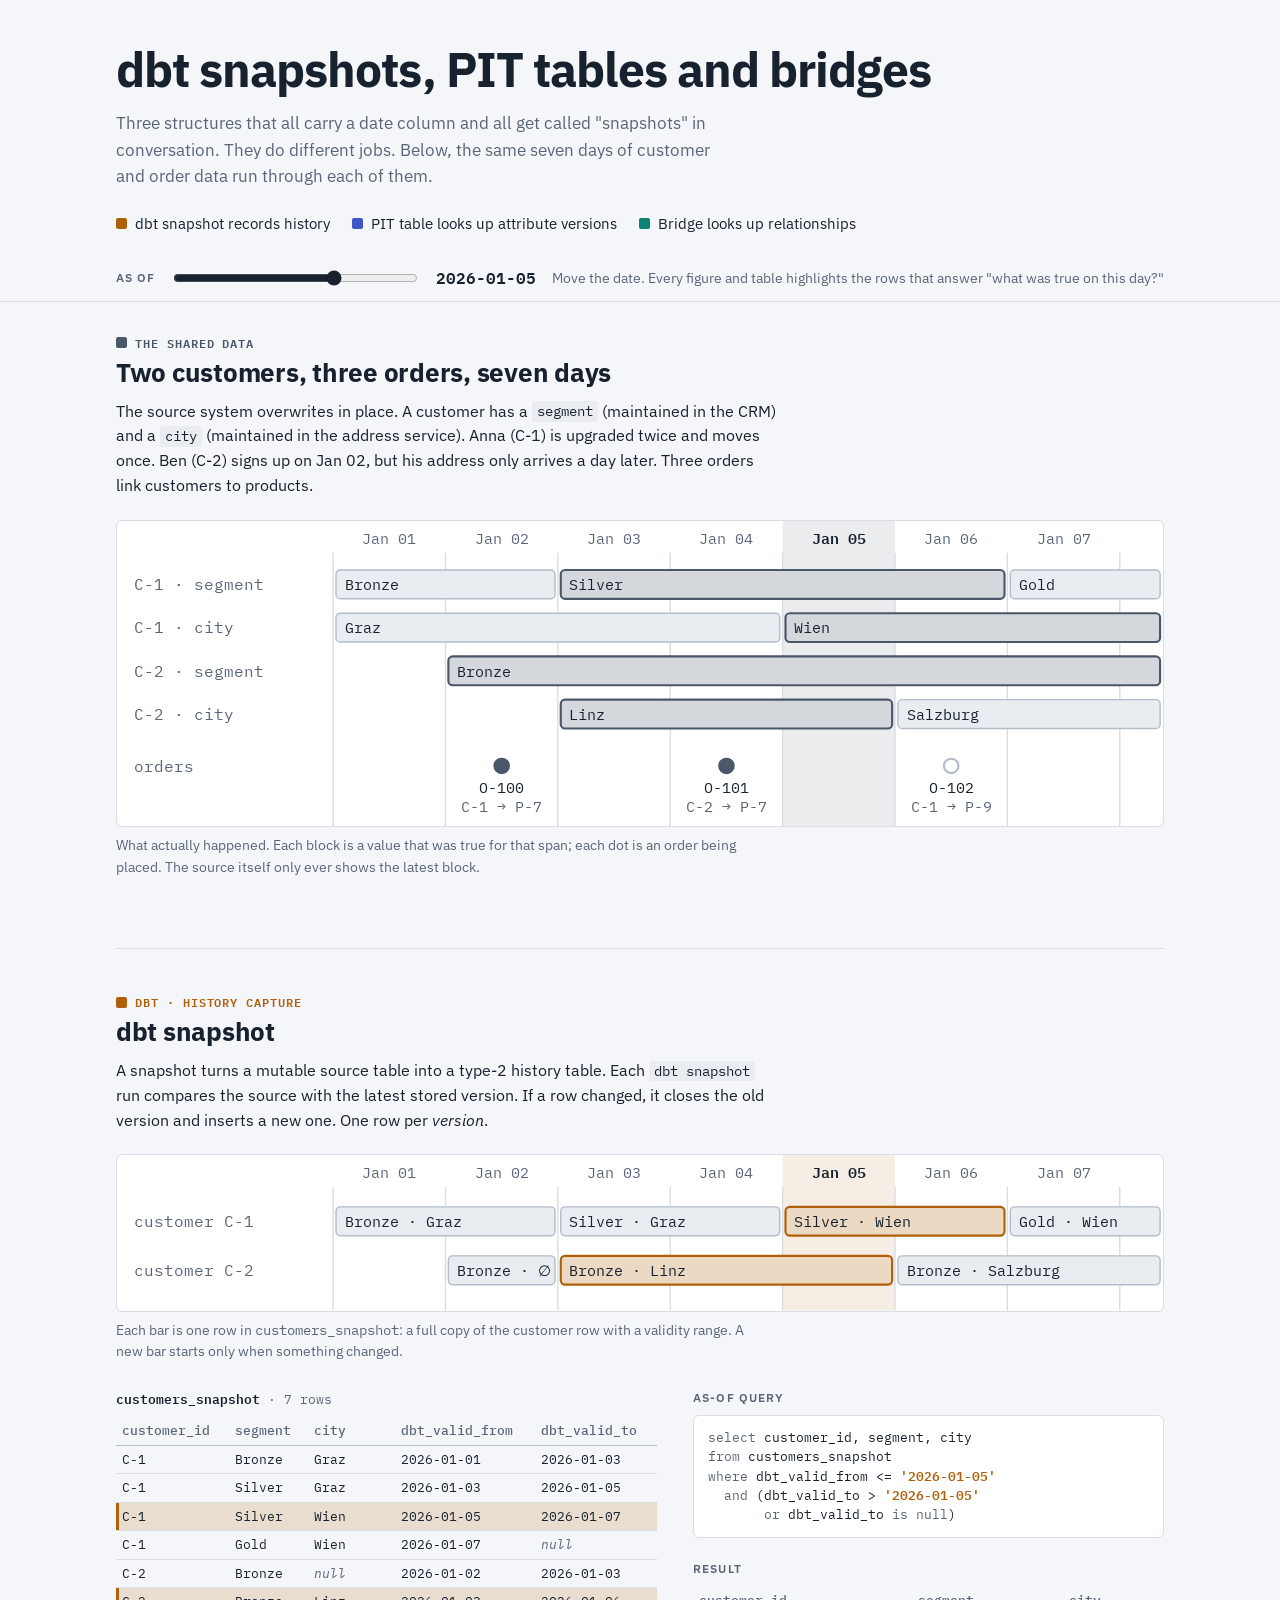
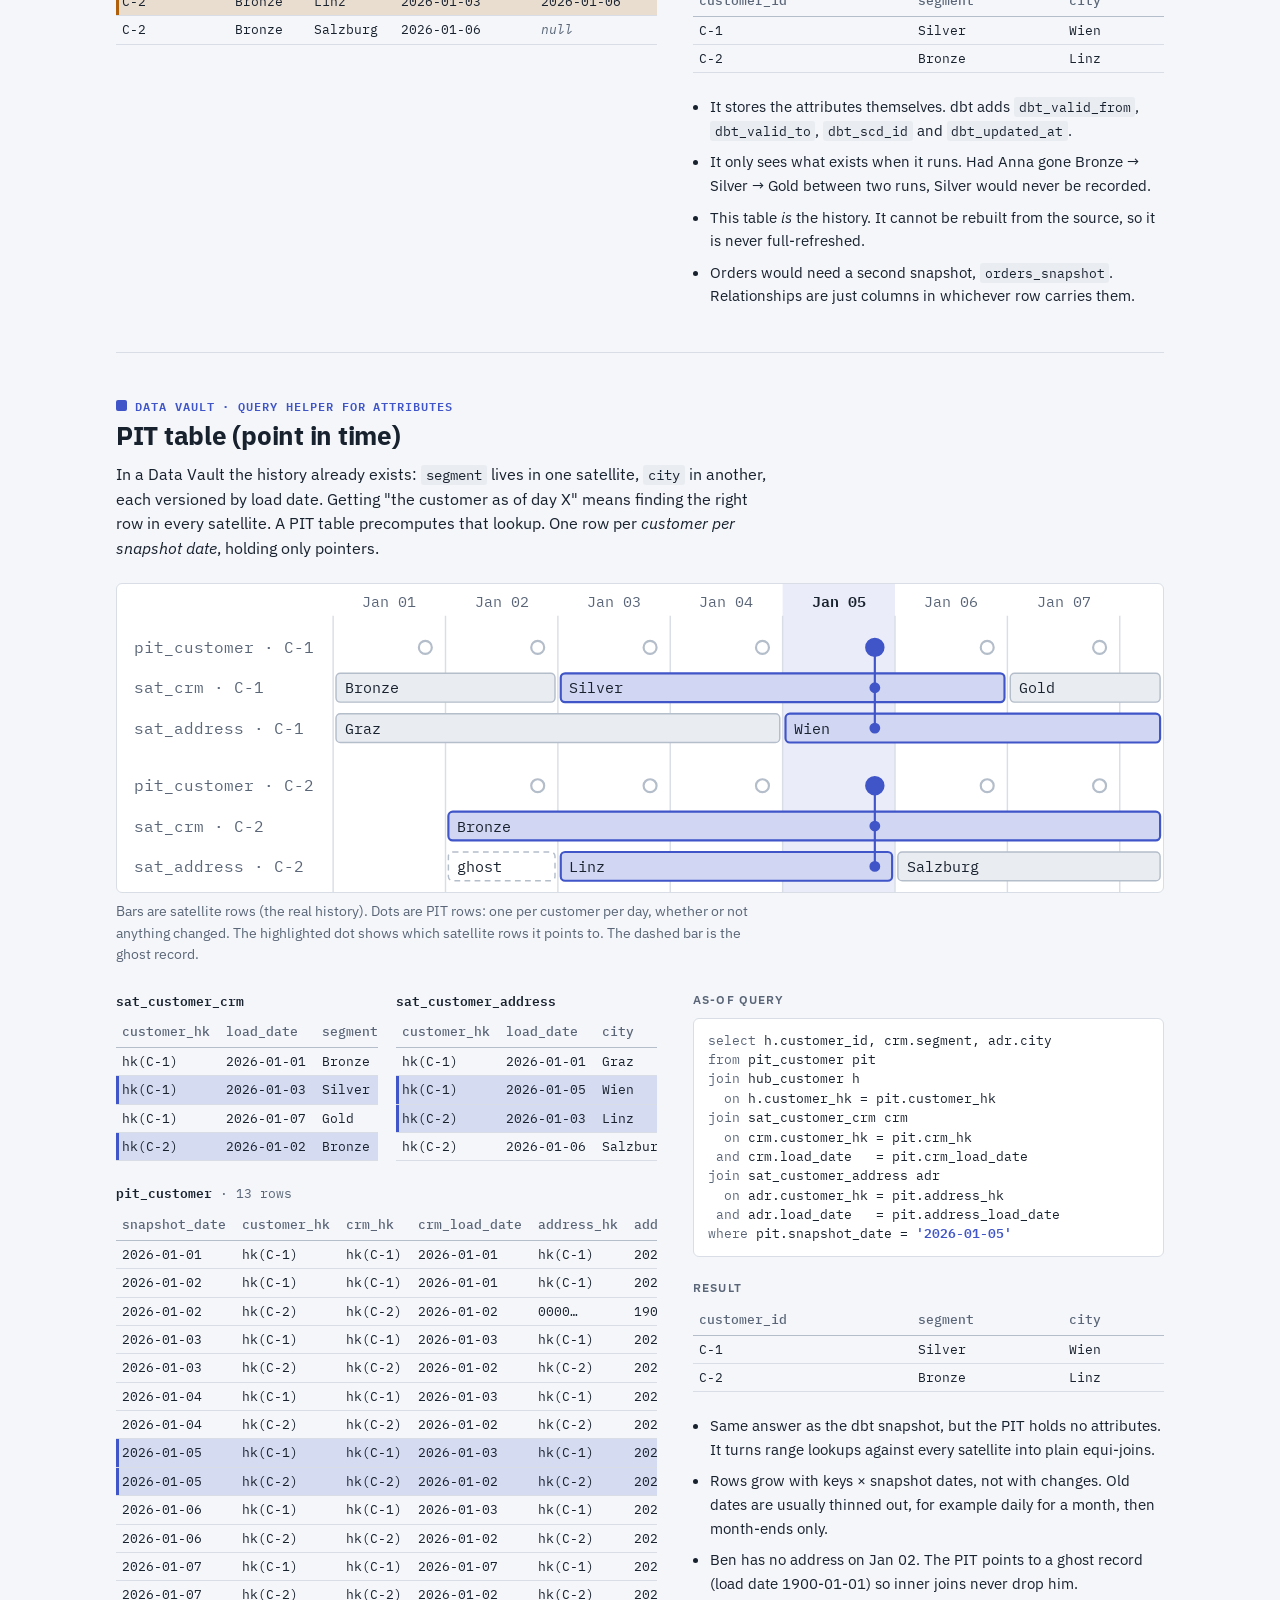
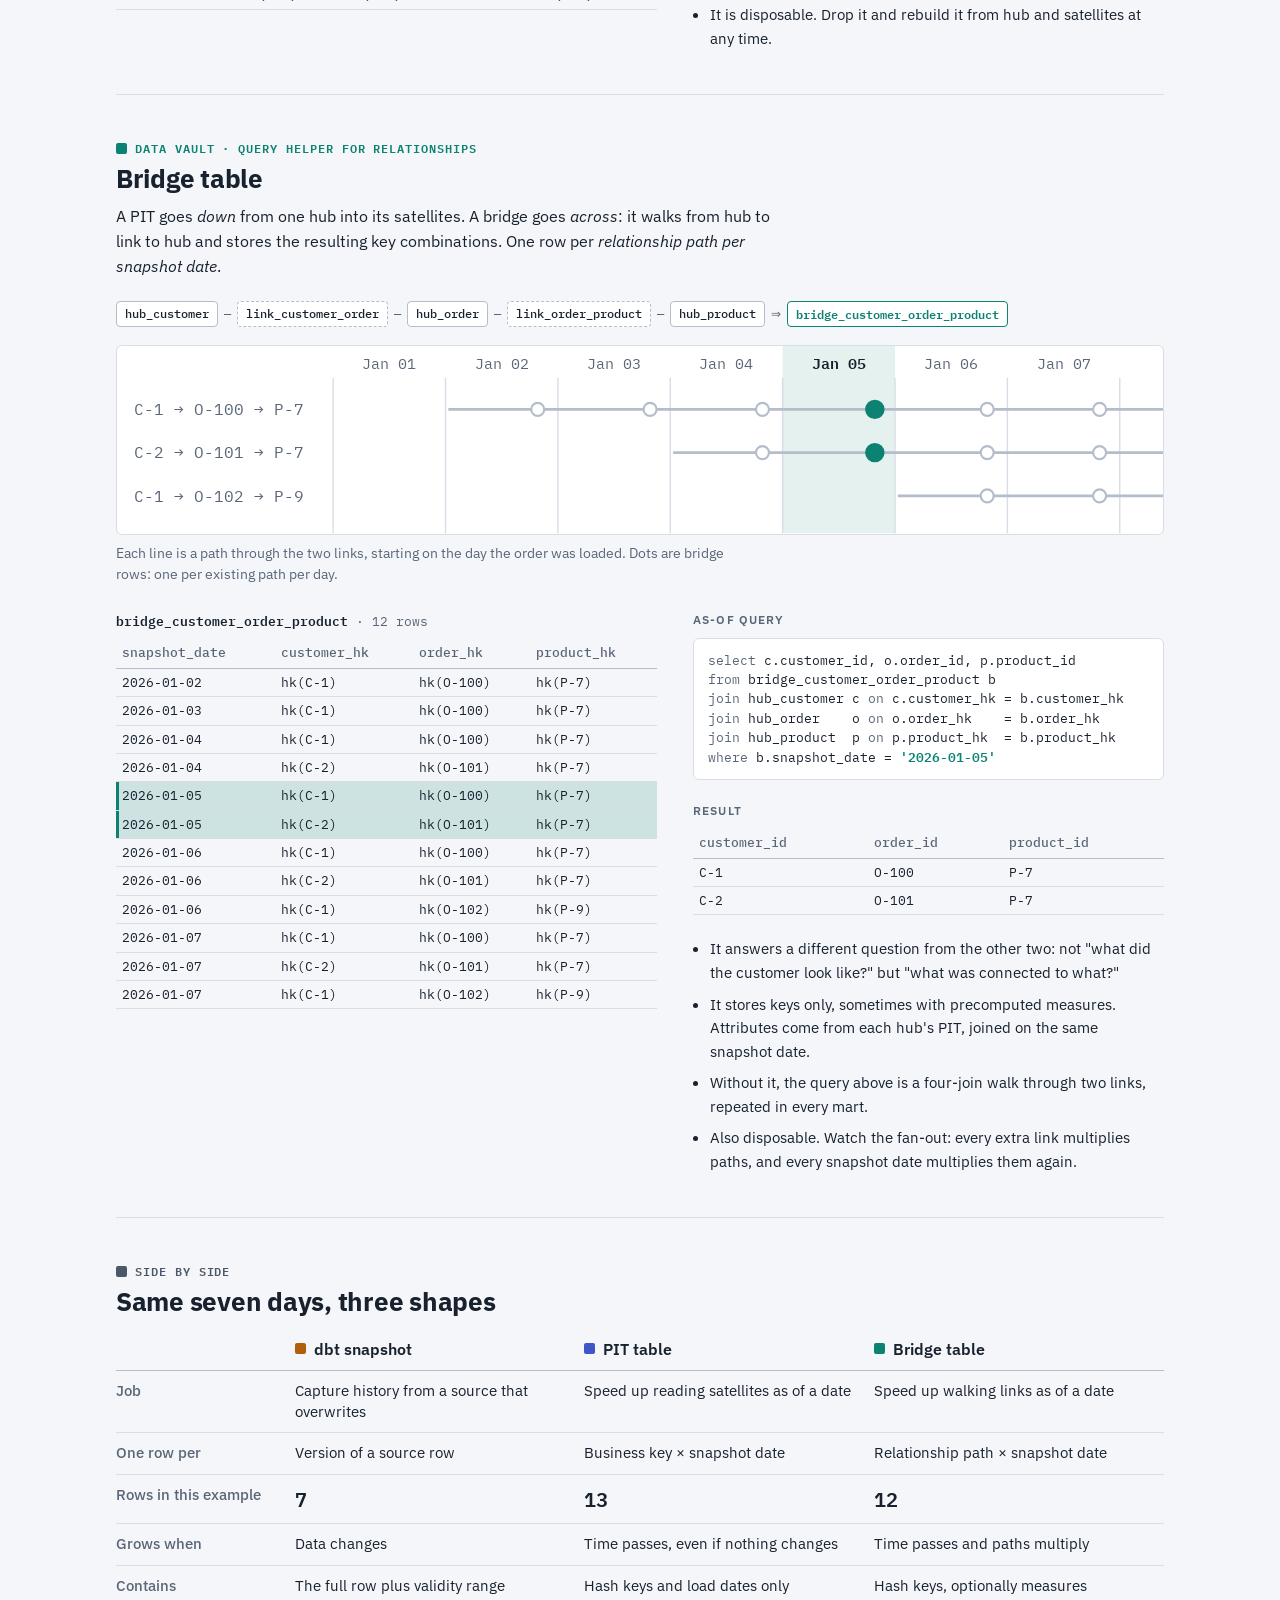
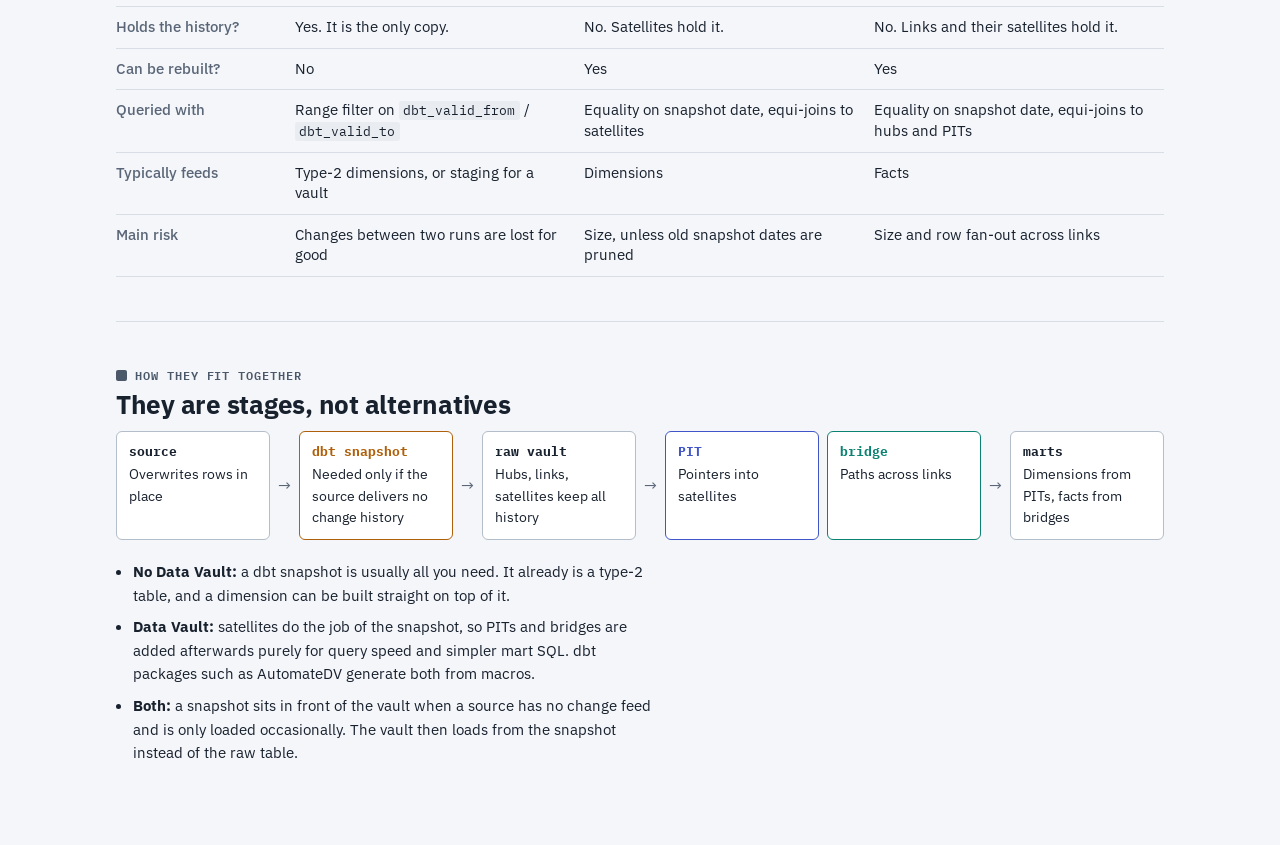
==== index.html @ 9833b722 "Add GitHub Pages site with snapshots, PITs and bridges explainer Static site with no build step: ind" ====
<!doctype html>
<html lang="en">
<head>
<meta charset="utf-8">
<meta name="viewport" content="width=device-width,initial-scale=1,viewport-fit=cover">
<title>Snapshots, PITs &amp; Bridges</title>
<meta name="description" content="dbt snapshots, PIT tables and bridge tables explained on the same seven days of data.">
<link rel="preconnect" href="https://fonts.googleapis.com">
<link rel="preconnect" href="https://fonts.gstatic.com" crossorigin>
<link rel="stylesheet" href="https://fonts.googleapis.com/css2?family=IBM+Plex+Mono:wght@400;500;600&amp;family=IBM+Plex+Sans:wght@400;500;600;700&amp;display=swap">
<style>
:root{color-scheme:light;box-sizing:border-box;padding-top:env(safe-area-inset-top,0px);padding-bottom:env(safe-area-inset-bottom,0px)}
html{scroll-padding-top:env(safe-area-inset-top,0px)}
body{margin:0;padding:0}
img{max-width:100%}
[hidden]:not([hidden=until-found i]){display:none!important}
/* Layout: one shared timeline axis repeated in every section; a sticky as-of scrubber drives all figures and tables. */
:root{
  --bg:#F4F6F9; --surface:#FFFFFF; --ink:#18212E; --muted:#5A6678; --line:#D9DEE6; --line-strong:#B4BDCA;
  --bar:#E9EDF2; --src:#4B5869;
  --snap:#B0600A; --pit:#3F55C8; --bridge:#0B8272;
  --sans:"IBM Plex Sans",system-ui,-apple-system,"Segoe UI",sans-serif;
  --mono:"IBM Plex Mono",ui-monospace,"SF Mono",Menlo,Consolas,monospace;
}
@media (prefers-color-scheme: dark){ :root:not([data-theme="light"]){
  --bg:#11151B; --surface:#1A2029; --ink:#E5E9EF; --muted:#98A3B4; --line:#2A323E; --line-strong:#465263;
  --bar:#232B36; --src:#A9B4C4;
  --snap:#E3A14C; --pit:#93A2FF; --bridge:#4FC9B6; color-scheme:dark } }
:root[data-theme="dark"]{
  --bg:#11151B; --surface:#1A2029; --ink:#E5E9EF; --muted:#98A3B4; --line:#2A323E; --line-strong:#465263;
  --bar:#232B36; --src:#A9B4C4;
  --snap:#E3A14C; --pit:#93A2FF; --bridge:#4FC9B6; color-scheme:dark }

*{box-sizing:border-box}
body{background:var(--bg);color:var(--ink);font-family:var(--sans);font-size:16px;line-height:1.55}
body::before{content:"";position:fixed;inset:0 0 auto;height:env(safe-area-inset-top,0px);z-index:10;background:var(--bg)}
.wrap{max-width:1080px;margin:0 auto;padding-left:max(16px,env(safe-area-inset-left,0px));padding-right:max(16px,env(safe-area-inset-right,0px))}
code,pre,.mono{font-family:var(--mono)}
p code,li code,td code{font-size:.88em;background:var(--bar);padding:.08em .35em;border-radius:3px}

.top{padding-block:44px 20px}
h1{font-size:clamp(2rem,5vw,3rem);line-height:1.08;letter-spacing:-.02em;margin:0 0 14px;font-weight:700;text-wrap:balance}
.lede{max-width:62ch;font-size:1.08rem;color:var(--muted);margin:0}
.trio{display:flex;flex-wrap:wrap;gap:10px 22px;margin-top:22px;font-size:.95rem}
.trio span{display:inline-flex;align-items:center;gap:8px}
.sw{width:11px;height:11px;border-radius:2px;background:var(--c);flex:none}

.scrub{position:sticky;top:env(safe-area-inset-top,0px);z-index:9;background:var(--bg);border-bottom:1px solid var(--line)}
.scrub .wrap{display:flex;flex-wrap:wrap;align-items:center;gap:8px 16px;padding-block:10px}
.scrub label{font-size:.72rem;letter-spacing:.09em;text-transform:uppercase;color:var(--muted);font-weight:600}
.scrub input{flex:1 1 180px;max-width:340px;accent-color:var(--ink)}
.scrub output{font-family:var(--mono);font-weight:600;font-size:1rem;font-variant-numeric:tabular-nums}
.scrub small{color:var(--muted);font-size:.85rem}
input:focus-visible{outline:2px solid var(--pit);outline-offset:3px}

section{padding-block:44px 8px;border-top:1px solid var(--line);margin-top:36px}
section.first{border-top:0;margin-top:0;padding-top:32px}
.eyebrow{font-family:var(--mono);font-size:.74rem;letter-spacing:.08em;text-transform:uppercase;color:var(--c);font-weight:600;display:flex;align-items:center;gap:8px;margin:0 0 6px}
h2{font-size:1.6rem;line-height:1.2;margin:0 0 10px;letter-spacing:-.01em;text-wrap:balance}
.intro{max-width:66ch;margin:0 0 22px}
h3{font-size:.74rem;letter-spacing:.09em;text-transform:uppercase;color:var(--muted);margin:0 0 8px;font-weight:600}

figure{margin:0 0 26px}
.scroll{overflow-x:auto;background:var(--surface);border:1px solid var(--line);border-radius:6px}
.scroll svg{display:block;width:100%;min-width:700px;height:auto}
figcaption{font-size:.86rem;color:var(--muted);margin-top:8px;max-width:80ch}
svg text{font-family:var(--mono)}
.t-day{font-size:10.5px;fill:var(--muted)} .t-day.on{fill:var(--ink);font-weight:600}
.t-lane{font-size:11px;fill:var(--muted)}
.t-val{font-size:10.5px;fill:var(--ink)}
.grid{stroke:var(--line);stroke-width:1}
.band{fill:var(--c);opacity:.11}
.bar{fill:var(--bar);stroke:var(--line-strong);stroke-width:1}
.bar.on{fill:color-mix(in srgb,var(--c) 24%,var(--surface));stroke:var(--c);stroke-width:1.5}
.bar.ghost{fill:none;stroke-dasharray:4 3}
.dot{fill:var(--surface);stroke:var(--line-strong);stroke-width:1.5}
.dot.on{fill:var(--c);stroke:var(--c)}
.conn{stroke:var(--c);stroke-width:1.5;fill:none}
.life{stroke:var(--line-strong);stroke-width:2}

.cols{display:grid;grid-template-columns:minmax(0,1.15fr) minmax(0,1fr);gap:28px 36px;align-items:start}
.cols>div{min-width:0;display:flex;flex-direction:column;gap:22px}
.pair{display:grid;grid-template-columns:repeat(auto-fit,minmax(210px,1fr));gap:18px}
.pair>div{min-width:0}
@media (max-width:820px){.cols{grid-template-columns:minmax(0,1fr)}}

.tw{overflow-x:auto}
table{border-collapse:collapse;width:100%;font-family:var(--mono);font-size:12.5px;font-variant-numeric:tabular-nums}
caption{text-align:left;font-weight:600;font-size:13px;padding:0 0 6px;color:var(--ink);white-space:nowrap}
caption span{font-weight:400;color:var(--muted)}
th{text-align:left;font-weight:500;color:var(--muted);border-bottom:1px solid var(--line-strong);padding:5px 10px 5px 6px;white-space:nowrap}
td{padding:4px 10px 4px 6px;border-bottom:1px solid var(--line);white-space:nowrap}
tr.on td{background:color-mix(in srgb,var(--c) 17%,transparent)}
tr.on td:first-child{box-shadow:inset 3px 0 0 var(--c)}
.nul{color:var(--muted);font-style:italic}

pre{margin:0;background:var(--surface);border:1px solid var(--line);border-radius:6px;padding:12px 14px;font-size:12.5px;line-height:1.55;overflow-x:auto}
pre .d{color:var(--c);font-weight:600}
pre .k{color:var(--muted)}
ul.notes{margin:0;padding-left:1.1em;display:flex;flex-direction:column;gap:8px;font-size:.95rem;max-width:60ch}
.empty{font-family:var(--mono);font-size:12.5px;color:var(--muted);margin:0}

.chain{display:flex;flex-wrap:wrap;align-items:center;gap:6px;font-family:var(--mono);font-size:12px}
.chain b{font-weight:500;border:1px solid var(--line-strong);border-radius:4px;padding:3px 8px;background:var(--surface)}
.chain b.lnk{border-style:dashed}
.chain b.hl{border-color:var(--c);color:var(--c);border-style:solid;font-weight:600}
.chain i{font-style:normal;color:var(--muted)}

.cmp th,.cmp td{white-space:normal;vertical-align:top;font-family:var(--sans);font-size:.92rem;padding:10px 14px 10px 0;line-height:1.4}
.cmp{min-width:720px}
.cmp thead th{font-size:1rem;color:var(--ink);font-weight:600}
.cmp thead th span{display:inline-flex;align-items:center;gap:8px}
.cmp tbody th{color:var(--muted);font-weight:500;width:17%;border-bottom:1px solid var(--line)}
.cmp td{width:27.6%}
.num{font-family:var(--mono);font-weight:600;font-size:1.25rem}

.flow{display:flex;flex-wrap:wrap;align-items:stretch;gap:8px;margin:0 0 20px}
.flow div{flex:1 1 150px;border:1px solid var(--line-strong);border-radius:6px;padding:10px 12px;background:var(--surface);font-size:.88rem;min-width:0}
.flow div strong{display:block;font-family:var(--mono);font-size:.8rem;margin-bottom:2px}
.flow div.c{border-color:var(--c)} .flow div.c strong{color:var(--c)}
.flow em{font-style:normal;align-self:center;color:var(--muted)}
.foot{padding-block:8px 64px}
</style>
</head>
<body>

<header class="top"><div class="wrap">
  <h1>dbt snapshots, PIT tables and bridges</h1>
  <p class="lede">Three structures that all carry a date column and all get called "snapshots" in conversation. They do different jobs. Below, the same seven days of customer and order data run through each of them.</p>
  <div class="trio">
    <span style="--c:var(--snap)"><i class="sw"></i>dbt snapshot records history</span>
    <span style="--c:var(--pit)"><i class="sw"></i>PIT table looks up attribute versions</span>
    <span style="--c:var(--bridge)"><i class="sw"></i>Bridge looks up relationships</span>
  </div>
</div></header>

<div class="scrub"><div class="wrap">
  <label for="asof">As of</label>
  <input type="range" id="asof" min="1" max="7" step="1" value="5">
  <output id="asofOut" for="asof">2026-01-05</output>
  <small>Move the date. Every figure and table highlights the rows that answer "what was true on this day?"</small>
</div></div>

<main class="wrap">

<section class="first" style="--c:var(--src)">
  <p class="eyebrow"><i class="sw"></i>The shared data</p>
  <h2>Two customers, three orders, seven days</h2>
  <p class="intro">The source system overwrites in place. A customer has a <code>segment</code> (maintained in the CRM) and a <code>city</code> (maintained in the address service). Anna (C-1) is upgraded twice and moves once. Ben (C-2) signs up on Jan 02, but his address only arrives a day later. Three orders link customers to products.</p>
  <figure>
    <div class="scroll" id="chSrc"></div>
    <figcaption>What actually happened. Each block is a value that was true for that span; each dot is an order being placed. The source itself only ever shows the latest block.</figcaption>
  </figure>
</section>

<section style="--c:var(--snap)">
  <p class="eyebrow"><i class="sw"></i>dbt · history capture</p>
  <h2>dbt snapshot</h2>
  <p class="intro">A snapshot turns a mutable source table into a type-2 history table. Each <code>dbt snapshot</code> run compares the source with the latest stored version. If a row changed, it closes the old version and inserts a new one. One row per <em>version</em>.</p>
  <figure>
    <div class="scroll" id="chSnap"></div>
    <figcaption>Each bar is one row in <code>customers_snapshot</code>: a full copy of the customer row with a validity range. A new bar starts only when something changed.</figcaption>
  </figure>
  <div class="cols">
    <div><div class="tw" id="tbSnap"></div></div>
    <div>
      <div><h3>As-of query</h3><pre id="sqlSnap"></pre></div>
      <div><h3>Result</h3><div class="tw" id="resSnap"></div></div>
      <ul class="notes">
        <li>It stores the attributes themselves. dbt adds <code>dbt_valid_from</code>, <code>dbt_valid_to</code>, <code>dbt_scd_id</code> and <code>dbt_updated_at</code>.</li>
        <li>It only sees what exists when it runs. Had Anna gone Bronze → Silver → Gold between two runs, Silver would never be recorded.</li>
        <li>This table <em>is</em> the history. It cannot be rebuilt from the source, so it is never full-refreshed.</li>
        <li>Orders would need a second snapshot, <code>orders_snapshot</code>. Relationships are just columns in whichever row carries them.</li>
      </ul>
    </div>
  </div>
</section>

<section style="--c:var(--pit)">
  <p class="eyebrow"><i class="sw"></i>Data Vault · query helper for attributes</p>
  <h2>PIT table (point in time)</h2>
  <p class="intro">In a Data Vault the history already exists: <code>segment</code> lives in one satellite, <code>city</code> in another, each versioned by load date. Getting "the customer as of day X" means finding the right row in every satellite. A PIT table precomputes that lookup. One row per <em>customer per snapshot date</em>, holding only pointers.</p>
  <figure>
    <div class="scroll" id="chPit"></div>
    <figcaption>Bars are satellite rows (the real history). Dots are PIT rows: one per customer per day, whether or not anything changed. The highlighted dot shows which satellite rows it points to. The dashed bar is the ghost record.</figcaption>
  </figure>
  <div class="cols">
    <div>
      <div class="pair">
        <div class="tw" id="tbCrm"></div>
        <div class="tw" id="tbAddr"></div>
      </div>
      <div class="tw" id="tbPit"></div>
    </div>
    <div>
      <div><h3>As-of query</h3><pre id="sqlPit"></pre></div>
      <div><h3>Result</h3><div class="tw" id="resPit"></div></div>
      <ul class="notes">
        <li>Same answer as the dbt snapshot, but the PIT holds no attributes. It turns range lookups against every satellite into plain equi-joins.</li>
        <li>Rows grow with keys × snapshot dates, not with changes. Old dates are usually thinned out, for example daily for a month, then month-ends only.</li>
        <li>Ben has no address on Jan 02. The PIT points to a ghost record (load date 1900-01-01) so inner joins never drop him.</li>
        <li>It is disposable. Drop it and rebuild it from hub and satellites at any time.</li>
      </ul>
    </div>
  </div>
</section>

<section style="--c:var(--bridge)">
  <p class="eyebrow"><i class="sw"></i>Data Vault · query helper for relationships</p>
  <h2>Bridge table</h2>
  <p class="intro">A PIT goes <em>down</em> from one hub into its satellites. A bridge goes <em>across</em>: it walks from hub to link to hub and stores the resulting key combinations. One row per <em>relationship path per snapshot date</em>.</p>
  <div class="chain" style="margin-bottom:18px" aria-label="Tables the bridge spans">
    <b>hub_customer</b><i>—</i><b class="lnk">link_customer_order</b><i>—</i><b>hub_order</b><i>—</i><b class="lnk">link_order_product</b><i>—</i><b>hub_product</b><i>⇒</i><b class="hl">bridge_customer_order_product</b>
  </div>
  <figure>
    <div class="scroll" id="chBr"></div>
    <figcaption>Each line is a path through the two links, starting on the day the order was loaded. Dots are bridge rows: one per existing path per day.</figcaption>
  </figure>
  <div class="cols">
    <div><div class="tw" id="tbBr"></div></div>
    <div>
      <div><h3>As-of query</h3><pre id="sqlBr"></pre></div>
      <div><h3>Result</h3><div class="tw" id="resBr"></div></div>
      <ul class="notes">
        <li>It answers a different question from the other two: not "what did the customer look like?" but "what was connected to what?"</li>
        <li>It stores keys only, sometimes with precomputed measures. Attributes come from each hub's PIT, joined on the same snapshot date.</li>
        <li>Without it, the query above is a four-join walk through two links, repeated in every mart.</li>
        <li>Also disposable. Watch the fan-out: every extra link multiplies paths, and every snapshot date multiplies them again.</li>
      </ul>
    </div>
  </div>
</section>

<section style="--c:var(--src)">
  <p class="eyebrow"><i class="sw"></i>Side by side</p>
  <h2>Same seven days, three shapes</h2>
  <div class="tw"><table class="cmp">
    <thead><tr><th></th>
      <th><span style="--c:var(--snap)"><i class="sw"></i>dbt snapshot</span></th>
      <th><span style="--c:var(--pit)"><i class="sw"></i>PIT table</span></th>
      <th><span style="--c:var(--bridge)"><i class="sw"></i>Bridge table</span></th></tr></thead>
    <tbody>
      <tr><th>Job</th><td>Capture history from a source that overwrites</td><td>Speed up reading satellites as of a date</td><td>Speed up walking links as of a date</td></tr>
      <tr><th>One row per</th><td>Version of a source row</td><td>Business key × snapshot date</td><td>Relationship path × snapshot date</td></tr>
      <tr><th>Rows in this example</th><td><span class="num">7</span></td><td><span class="num">13</span></td><td><span class="num">12</span></td></tr>
      <tr><th>Grows when</th><td>Data changes</td><td>Time passes, even if nothing changes</td><td>Time passes and paths multiply</td></tr>
      <tr><th>Contains</th><td>The full row plus validity range</td><td>Hash keys and load dates only</td><td>Hash keys, optionally measures</td></tr>
      <tr><th>Holds the history?</th><td>Yes. It is the only copy.</td><td>No. Satellites hold it.</td><td>No. Links and their satellites hold it.</td></tr>
      <tr><th>Can be rebuilt?</th><td>No</td><td>Yes</td><td>Yes</td></tr>
      <tr><th>Queried with</th><td>Range filter on <code>dbt_valid_from</code> / <code>dbt_valid_to</code></td><td>Equality on snapshot date, equi-joins to satellites</td><td>Equality on snapshot date, equi-joins to hubs and PITs</td></tr>
      <tr><th>Typically feeds</th><td>Type-2 dimensions, or staging for a vault</td><td>Dimensions</td><td>Facts</td></tr>
      <tr><th>Main risk</th><td>Changes between two runs are lost for good</td><td>Size, unless old snapshot dates are pruned</td><td>Size and row fan-out across links</td></tr>
    </tbody>
  </table></div>
</section>

<section style="--c:var(--src)">
  <p class="eyebrow"><i class="sw"></i>How they fit together</p>
  <h2>They are stages, not alternatives</h2>
  <div class="flow">
    <div><strong>source</strong>Overwrites rows in place</div><em>→</em>
    <div class="c" style="--c:var(--snap)"><strong>dbt snapshot</strong>Needed only if the source delivers no change history</div><em>→</em>
    <div><strong>raw vault</strong>Hubs, links, satellites keep all history</div><em>→</em>
    <div class="c" style="--c:var(--pit)"><strong>PIT</strong>Pointers into satellites</div>
    <div class="c" style="--c:var(--bridge)"><strong>bridge</strong>Paths across links</div><em>→</em>
    <div><strong>marts</strong>Dimensions from PITs, facts from bridges</div>
  </div>
  <ul class="notes">
    <li><strong>No Data Vault:</strong> a dbt snapshot is usually all you need. It already is a type-2 table, and a dimension can be built straight on top of it.</li>
    <li><strong>Data Vault:</strong> satellites do the job of the snapshot, so PITs and bridges are added afterwards purely for query speed and simpler mart SQL. dbt packages such as AutomateDV generate both from macros.</li>
    <li><strong>Both:</strong> a snapshot sits in front of the vault when a source has no change feed and is only loaded occasionally. The vault then loads from the snapshot instead of the raw table.</li>
  </ul>
</section>
<div class="foot"></div>
</main>

<script>
(function(){
const D=d=>d?('2026-01-0'+d):'1900-01-01';
const crm=[{c:'C-1',d:1,v:'Bronze'},{c:'C-1',d:3,v:'Silver'},{c:'C-1',d:7,v:'Gold'},{c:'C-2',d:2,v:'Bronze'}];
const addr=[{c:'C-1',d:1,v:'Graz'},{c:'C-1',d:5,v:'Wien'},{c:'C-2',d:3,v:'Linz'},{c:'C-2',d:6,v:'Salzburg'}];
const orders=[{o:'O-100',c:'C-1',p:'P-7',d:2},{o:'O-101',c:'C-2',p:'P-7',d:4},{o:'O-102',c:'C-1',p:'P-9',d:6}];
const hub=[{c:'C-1',d:1},{c:'C-2',d:2}];
const DAYS=[1,2,3,4,5,6,7];
const latest=(a,c,d)=>a.filter(r=>r.c===c&&r.d<=d).sort((x,y)=>y.d-x.d)[0]||null;
const next=(a,r)=>{const n=a.filter(x=>x.c===r.c&&x.d>r.d).sort((x,y)=>x.d-y.d)[0];return n?n.d:null};

const snap=[];
hub.forEach(h=>{
  const ds=[...new Set(crm.concat(addr).filter(r=>r.c===h.c).map(r=>r.d))].sort((a,b)=>a-b);
  ds.forEach((d,i)=>{const s=latest(crm,h.c,d),a=latest(addr,h.c,d);
    snap.push({c:h.c,seg:s?s.v:null,city:a?a.v:null,from:d,to:ds[i+1]||null});});
});
const pit=[],bridge=[];
DAYS.forEach(d=>{
  hub.filter(h=>h.d<=d).forEach(h=>{const s=latest(crm,h.c,d),a=latest(addr,h.c,d);pit.push({d,c:h.c,crm:s?s.d:0,addr:a?a.d:0});});
  orders.filter(o=>o.d<=d).forEach(o=>bridge.push({d,c:o.c,o:o.o,p:o.p}));
});

/* ---------- charts ---------- */
const L=150,W=78,R=30,VW=L+7*W+R,TOP=28;
const x0=d=>L+(d-1)*W, xe=to=>to?x0(to):VW;
const esc=s=>String(s).replace(/&/g,'&amp;').replace(/</g,'&lt;');
function frame(h,asof,label,body){
  let s=`<svg viewBox="0 0 ${VW} ${h}" role="img" aria-label="${label}">`;
  s+=`<rect class="band" x="${x0(asof)}" y="0" width="${W}" height="${h}"/>`;
  DAYS.forEach(d=>{s+=`<line class="grid" x1="${x0(d)}" y1="${TOP-6}" x2="${x0(d)}" y2="${h}"/>`+
    `<text class="t-day${d===asof?' on':''}" x="${x0(d)+W/2}" y="16" text-anchor="middle">Jan 0${d}</text>`;});
  s+=`<line class="grid" x1="${x0(8)}" y1="${TOP-6}" x2="${x0(8)}" y2="${h}"/>`;
  return s+body+'</svg>';
}
const lane=(y,t)=>`<text class="t-lane" x="12" y="${y+4}">${esc(t)}</text>`;
function bar(y,from,to,text,asof,extra){
  const on=from<=asof&&(!to||to>asof), x=x0(from)+2, w=xe(to)-x0(from)-4;
  return `<rect class="bar${on?' on':''}${extra||''}" x="${x}" y="${y-10}" width="${w}" height="20" rx="3"/>`+
         `<text class="t-val" x="${x+6}" y="${y+4}">${esc(text)}</text>`;
}
const dx=d=>x0(d)+W-14;

function chartSrc(asof){
  let b='',y=TOP+16;
  [['C-1 · segment',crm,'C-1'],['C-1 · city',addr,'C-1'],['C-2 · segment',crm,'C-2'],['C-2 · city',addr,'C-2']].forEach(([t,a,c])=>{
    b+=lane(y,t); a.filter(r=>r.c===c).forEach(r=>b+=bar(y,r.d,next(a,r),r.v,asof)); y+=30;});
  y+=6; b+=lane(y,'orders');
  orders.forEach(o=>{const cx=x0(o.d)+W/2,on=o.d<=asof;
    b+=`<circle class="dot${on?' on':''}" cx="${cx}" cy="${y}" r="5"/>`+
       `<text class="t-val" x="${cx}" y="${y+19}" text-anchor="middle">${o.o}</text>`+
       `<text class="t-day" x="${cx}" y="${y+32}" text-anchor="middle">${o.c} → ${o.p}</text>`;});
  return frame(y+42,asof,'Timeline of source changes',b);
}
function chartSnap(asof){
  let b='',y=TOP+18;
  hub.forEach(h=>{b+=lane(y,'customer '+h.c);
    snap.filter(r=>r.c===h.c).forEach(r=>b+=bar(y,r.from,r.to,r.seg+' · '+(r.city||'∅'),asof)); y+=34;});
  return frame(y-6,asof,'Snapshot versions as validity bars',b);
}
function chartPit(asof){
  let b='',y=TOP+16;
  hub.forEach(h=>{
    const yp=y,yc=y+28,ya=y+56;
    b+=lane(yp,'pit_customer · '+h.c)+lane(yc,'sat_crm · '+h.c)+lane(ya,'sat_address · '+h.c);
    crm.filter(r=>r.c===h.c).forEach(r=>b+=bar(yc,r.d,next(crm,r),r.v,asof));
    const fa=addr.filter(r=>r.c===h.c).sort((a,z)=>a.d-z.d);
    if(fa[0].d>h.d) b+=bar(ya,h.d,fa[0].d,'ghost',asof,' ghost');
    fa.forEach(r=>b+=bar(ya,r.d,next(addr,r),r.v,asof));
    DAYS.filter(d=>d>=h.d).forEach(d=>{
      if(d===asof) b+=`<path class="conn" d="M${dx(d)} ${yp}V${ya}"/><circle class="dot on" cx="${dx(d)}" cy="${yc}" r="3"/><circle class="dot on" cx="${dx(d)}" cy="${ya}" r="3"/>`;
      b+=`<circle class="dot${d===asof?' on':''}" cx="${dx(d)}" cy="${yp}" r="${d===asof?6:4.5}"/>`;});
    y+=96;});
  return frame(y-22,asof,'PIT rows pointing into satellite rows',b);
}
function chartBr(asof){
  let b='',y=TOP+16;
  orders.forEach(o=>{b+=lane(y,`${o.c} → ${o.o} → ${o.p}`);
    b+=`<line class="life" x1="${x0(o.d)+2}" y1="${y}" x2="${VW}" y2="${y}"/>`;
    DAYS.filter(d=>d>=o.d).forEach(d=>b+=`<circle class="dot${d===asof?' on':''}" cx="${dx(d)}" cy="${y}" r="${d===asof?6:4.5}"/>`);
    y+=30;});
  return frame(y-4,asof,'Bridge rows per relationship path per day',b);
}

/* ---------- tables ---------- */
const cell=v=>v===null?'<span class="nul">null</span>':esc(v);
function tbl(cap,cols,rows,onFn){
  if(!rows.length) return '<p class="empty">0 rows</p>';
  let s='<table>'+(cap?`<caption>${cap}</caption>`:'')+'<thead><tr>'+cols.map(c=>`<th>${c}</th>`).join('')+'</tr></thead><tbody>';
  rows.forEach(r=>{s+=`<tr${onFn&&onFn(r.$)?' class="on"':''}>`+r.v.map(v=>`<td>${cell(v)}</td>`).join('')+'</tr>';});
  return s+'</tbody></table>';
}
const hk=c=>`hk(${c})`, GH='0000…';
const $=id=>document.getElementById(id);
const dt=d=>`<span class="d">'${D(d)}'</span>`;

function render(asof){
  $('asofOut').textContent=D(asof);
  $('chSrc').innerHTML=chartSrc(asof); $('chSnap').innerHTML=chartSnap(asof);
  $('chPit').innerHTML=chartPit(asof); $('chBr').innerHTML=chartBr(asof);

  const snapOn=r=>r.from<=asof&&(!r.to||r.to>asof);
  $('tbSnap').innerHTML=tbl('customers_snapshot <span>· 7 rows</span>',['customer_id','segment','city','dbt_valid_from','dbt_valid_to'],
    snap.map(r=>({$:r,v:[r.c,r.seg,r.city,D(r.from),r.to?D(r.to):null]})),snapOn);
  const state=snap.filter(snapOn).map(r=>({$:r,v:[r.c,r.seg,r.city]}));
  $('resSnap').innerHTML=tbl('',['customer_id','segment','city'],state);
  $('resPit').innerHTML=tbl('',['customer_id','segment','city'],state);

  const now=pit.filter(r=>r.d===asof);
  const satOn=k=>r=>now.some(p=>p.c===r.c&&p[k]===r.d);
  $('tbCrm').innerHTML=tbl('sat_customer_crm',['customer_hk','load_date','segment'],crm.map(r=>({$:r,v:[hk(r.c),D(r.d),r.v]})),satOn('crm'));
  $('tbAddr').innerHTML=tbl('sat_customer_address',['customer_hk','load_date','city'],addr.map(r=>({$:r,v:[hk(r.c),D(r.d),r.v]})),satOn('addr'));
  $('tbPit').innerHTML=tbl('pit_customer <span>· 13 rows</span>',['snapshot_date','customer_hk','crm_hk','crm_load_date','address_hk','address_load_date'],
    pit.map(r=>({$:r,v:[D(r.d),hk(r.c),r.crm?hk(r.c):GH,D(r.crm),r.addr?hk(r.c):GH,D(r.addr)]})),r=>r.d===asof);

  $('tbBr').innerHTML=tbl('bridge_customer_order_product <span>· 12 rows</span>',['snapshot_date','customer_hk','order_hk','product_hk'],
    bridge.map(r=>({$:r,v:[D(r.d),hk(r.c),hk(r.o),hk(r.p)]})),r=>r.d===asof);
  $('resBr').innerHTML=tbl('',['customer_id','order_id','product_id'],bridge.filter(r=>r.d===asof).map(r=>({$:r,v:[r.c,r.o,r.p]})));

  $('sqlSnap').innerHTML=
`<span class="k">select</span> customer_id, segment, city
<span class="k">from</span> customers_snapshot
<span class="k">where</span> dbt_valid_from &lt;= ${dt(asof)}
  <span class="k">and</span> (dbt_valid_to &gt; ${dt(asof)}
       <span class="k">or</span> dbt_valid_to <span class="k">is null</span>)`;
  $('sqlPit').innerHTML=
`<span class="k">select</span> h.customer_id, crm.segment, adr.city
<span class="k">from</span> pit_customer pit
<span class="k">join</span> hub_customer h
  <span class="k">on</span> h.customer_hk = pit.customer_hk
<span class="k">join</span> sat_customer_crm crm
  <span class="k">on</span> crm.customer_hk = pit.crm_hk
 <span class="k">and</span> crm.load_date   = pit.crm_load_date
<span class="k">join</span> sat_customer_address adr
  <span class="k">on</span> adr.customer_hk = pit.address_hk
 <span class="k">and</span> adr.load_date   = pit.address_load_date
<span class="k">where</span> pit.snapshot_date = ${dt(asof)}`;
  $('sqlBr').innerHTML=
`<span class="k">select</span> c.customer_id, o.order_id, p.product_id
<span class="k">from</span> bridge_customer_order_product b
<span class="k">join</span> hub_customer c <span class="k">on</span> c.customer_hk = b.customer_hk
<span class="k">join</span> hub_order    o <span class="k">on</span> o.order_hk    = b.order_hk
<span class="k">join</span> hub_product  p <span class="k">on</span> p.product_hk  = b.product_hk
<span class="k">where</span> b.snapshot_date = ${dt(asof)}`;
}
const inp=$('asof');
inp.addEventListener('input',()=>render(+inp.value));
render(+inp.value);
})();
</script>
</body>
</html>
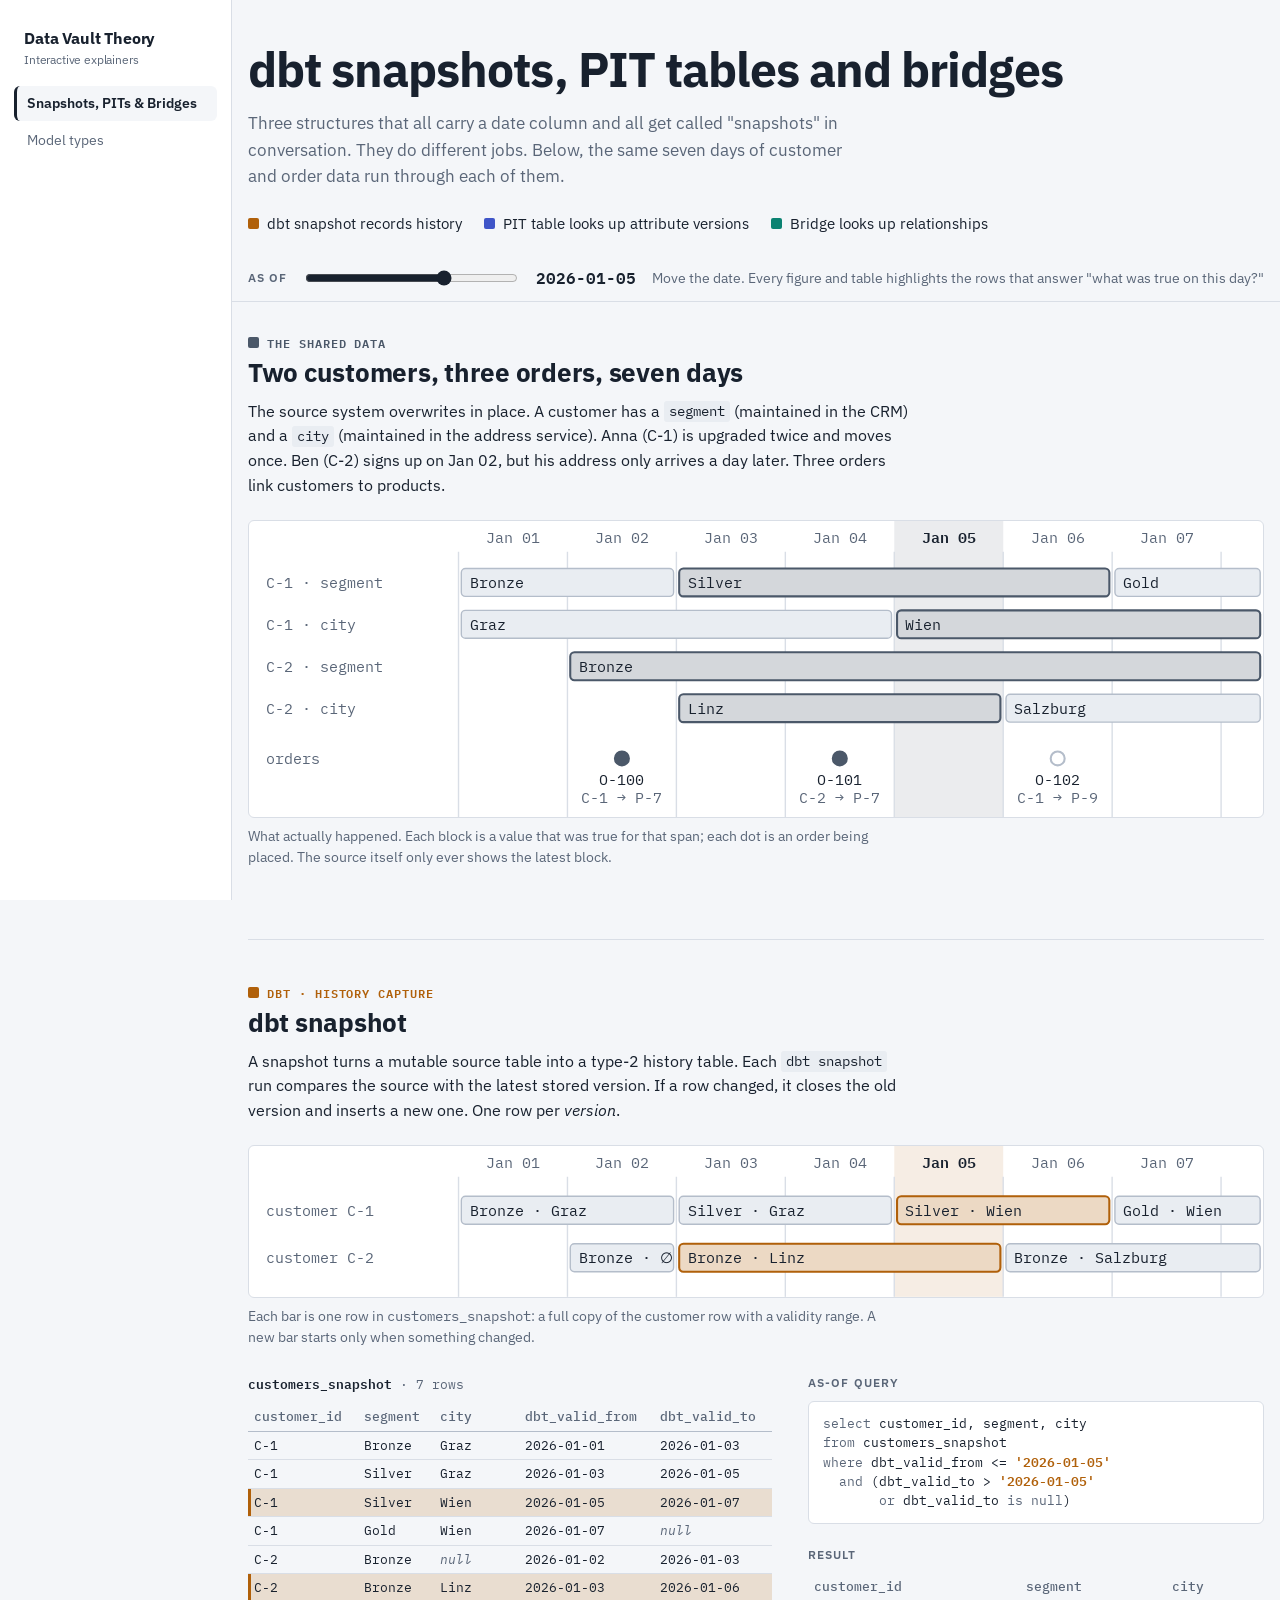
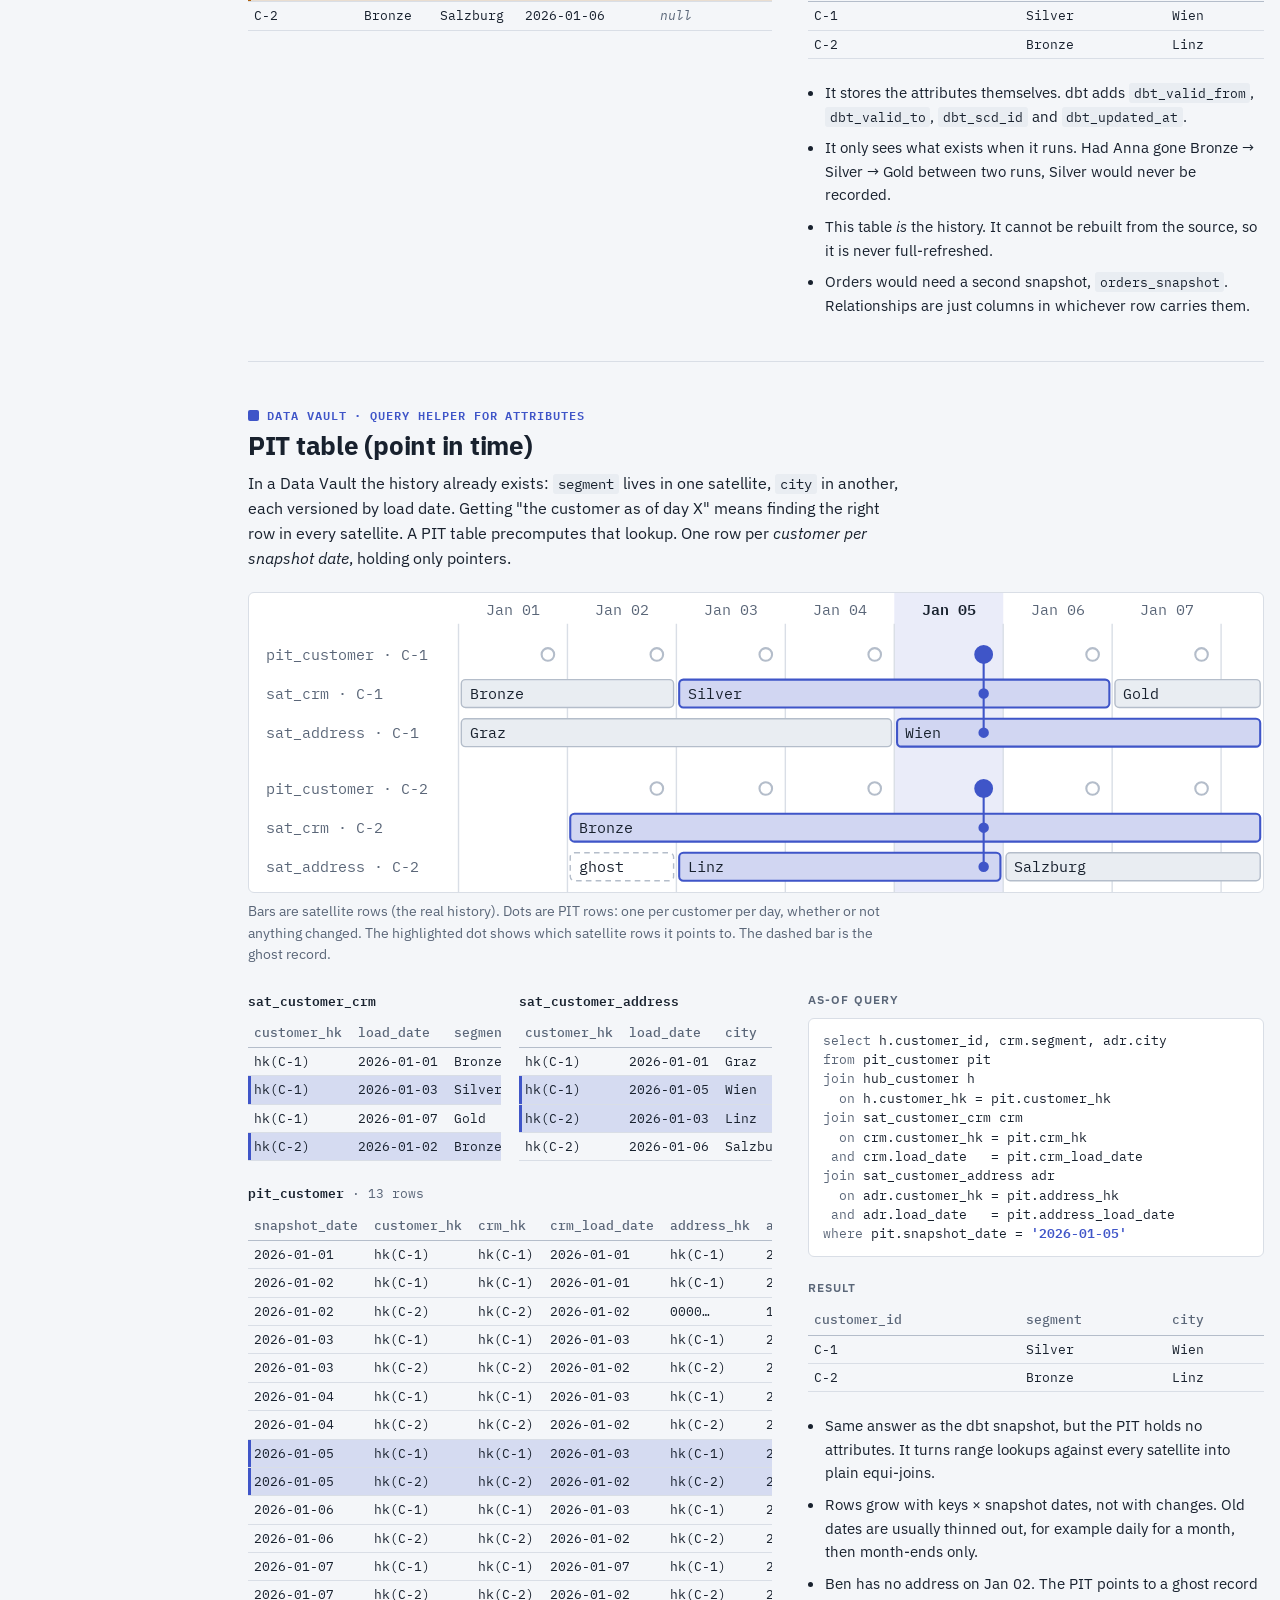
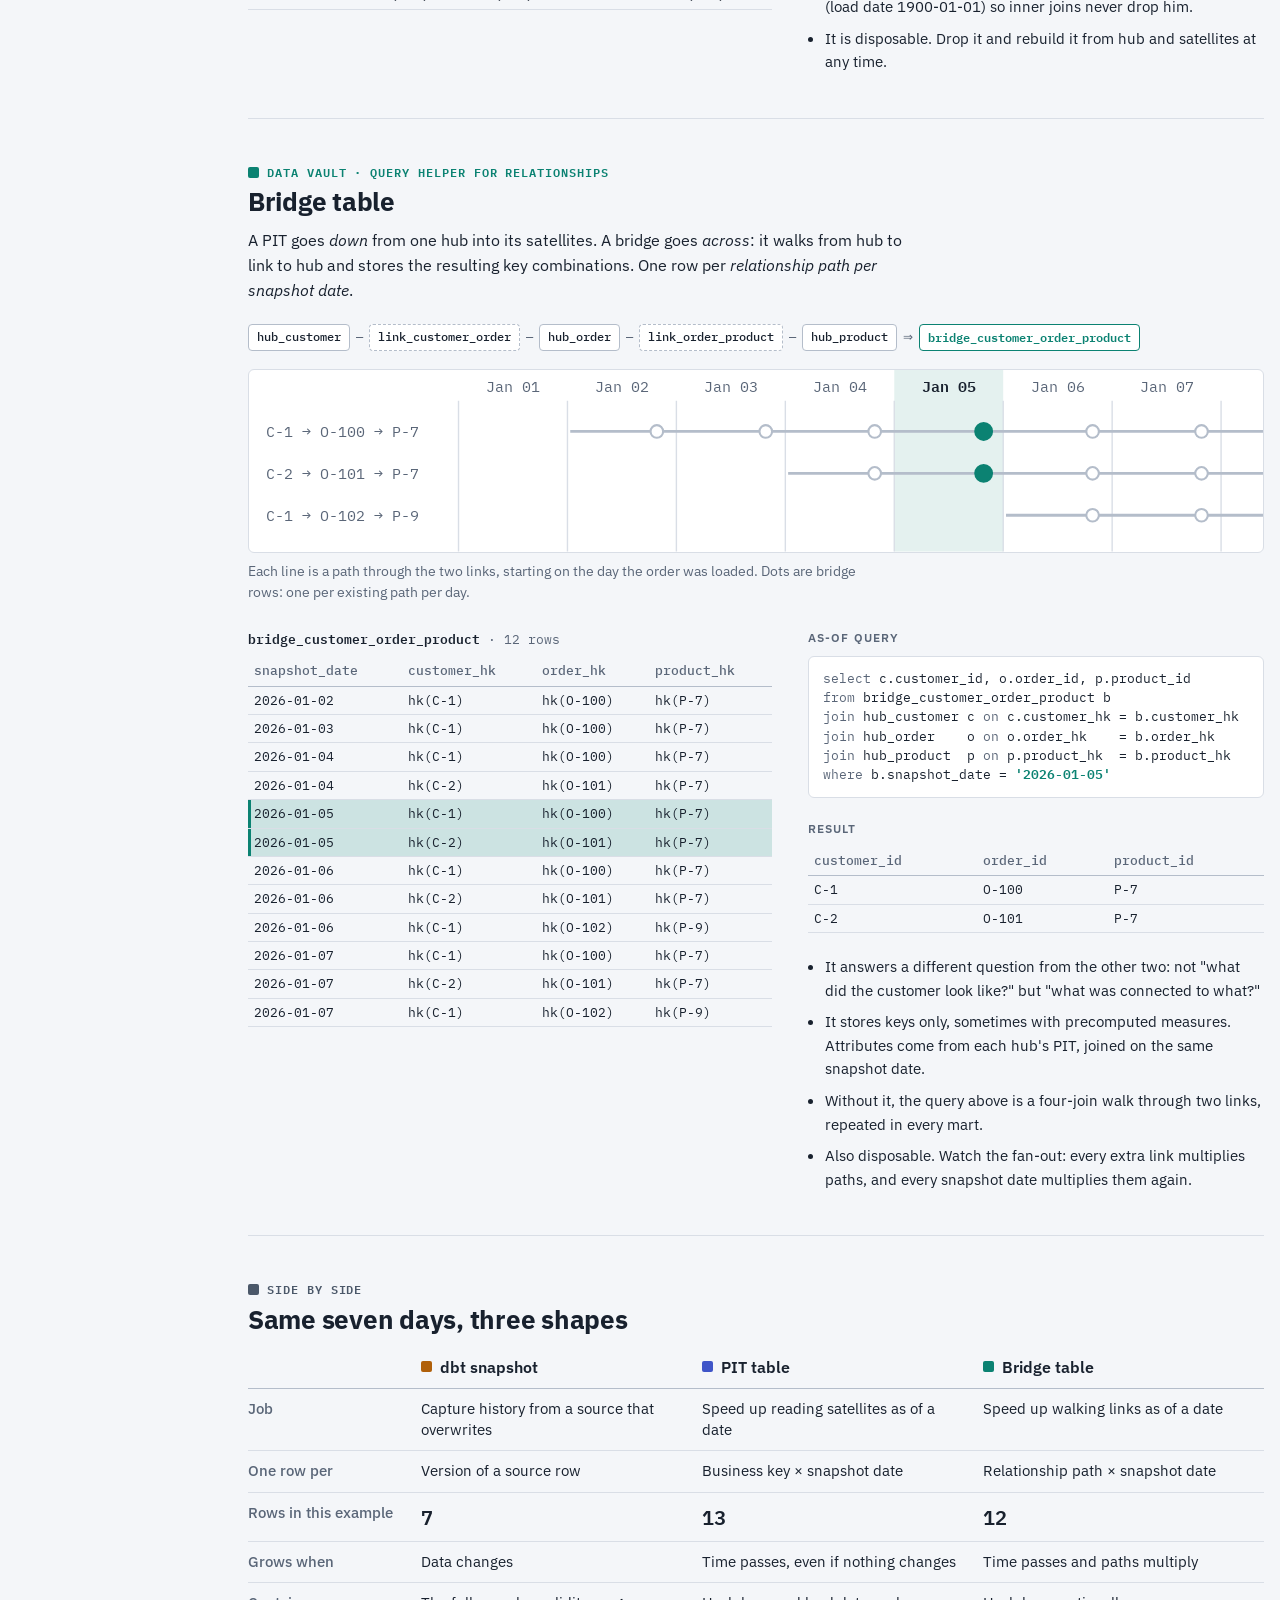
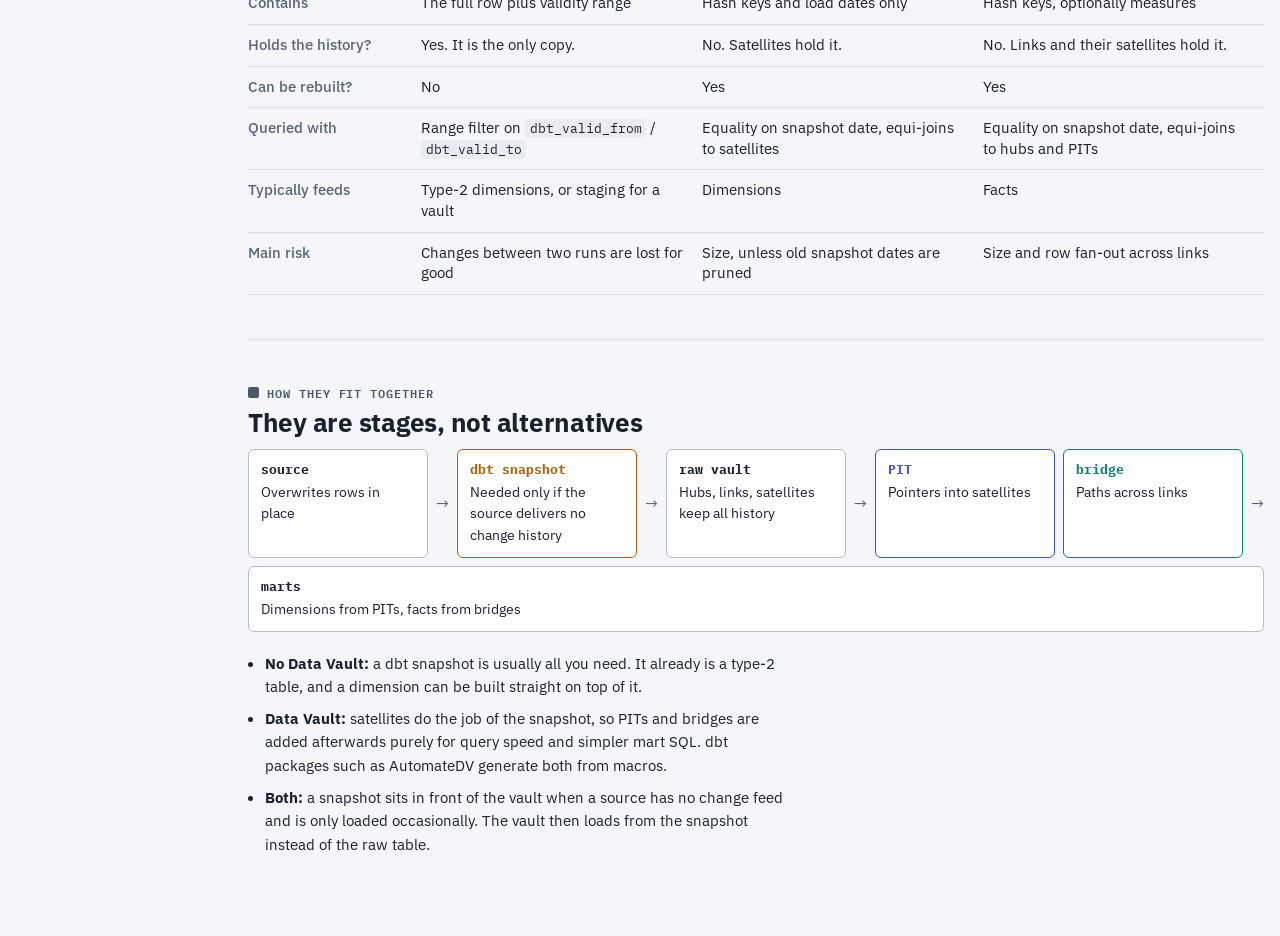
==== commit b5ea8c9f: "Add model types page and shared site navigation model-types.html is the second explainer. site.css a" ====
--- a/index.html
+++ b/index.html
@@ -121,6 +121,8 @@
 .flow em{font-style:normal;align-self:center;color:var(--muted)}
 .foot{padding-block:8px 64px}
 </style>
+<link rel="stylesheet" href="site.css">
+<script src="site.js" defer></script>
 </head>
 <body>
 
--- a/site.css
+++ b/site.css
@@ -0,0 +1,24 @@
+/* Shared site navigation: a fixed sidebar on wide screens, a top bar on narrow ones.
+   Uses the colour tokens (--bg, --surface, --ink, --muted, --line) every page defines. */
+body{padding-left:232px}
+.site-nav{position:fixed;inset:0 auto 0 0;width:232px;z-index:20;overflow-y:auto;
+  background:var(--surface);border-right:1px solid var(--line);
+  padding:calc(28px + env(safe-area-inset-top,0px)) 14px 24px;
+  display:flex;flex-direction:column;gap:18px;
+  font-family:"IBM Plex Sans",system-ui,-apple-system,"Segoe UI",sans-serif;font-size:14px;line-height:1.35}
+.site-nav .brand{font-weight:700;font-size:16px;letter-spacing:-.01em;color:var(--ink);padding:0 10px}
+.site-nav .brand small{display:block;font-weight:400;font-size:12px;color:var(--muted);margin-top:2px}
+.site-nav ul{list-style:none;margin:0;padding:0;display:flex;flex-direction:column;gap:2px}
+.site-nav a{display:block;padding:8px 10px;border-radius:6px;color:var(--muted);text-decoration:none;border-left:3px solid transparent}
+.site-nav a:hover{background:var(--bg);color:var(--ink)}
+.site-nav a:focus-visible{outline:2px solid var(--ink);outline-offset:1px}
+.site-nav a[aria-current="page"]{background:var(--bg);color:var(--ink);font-weight:600;border-left-color:var(--ink)}
+@media (max-width:1100px){
+  body{padding-left:0}
+  .site-nav{position:static;width:auto;overflow:visible;border-right:0;border-bottom:1px solid var(--line);
+    padding:calc(10px + env(safe-area-inset-top,0px)) 16px 10px;flex-direction:row;flex-wrap:wrap;align-items:center;gap:6px 16px}
+  .site-nav .brand{padding:0}
+  .site-nav .brand small{display:none}
+  .site-nav ul{flex-direction:row;flex-wrap:wrap;gap:4px}
+  .site-nav a{padding:6px 10px;border-left:0}
+}
